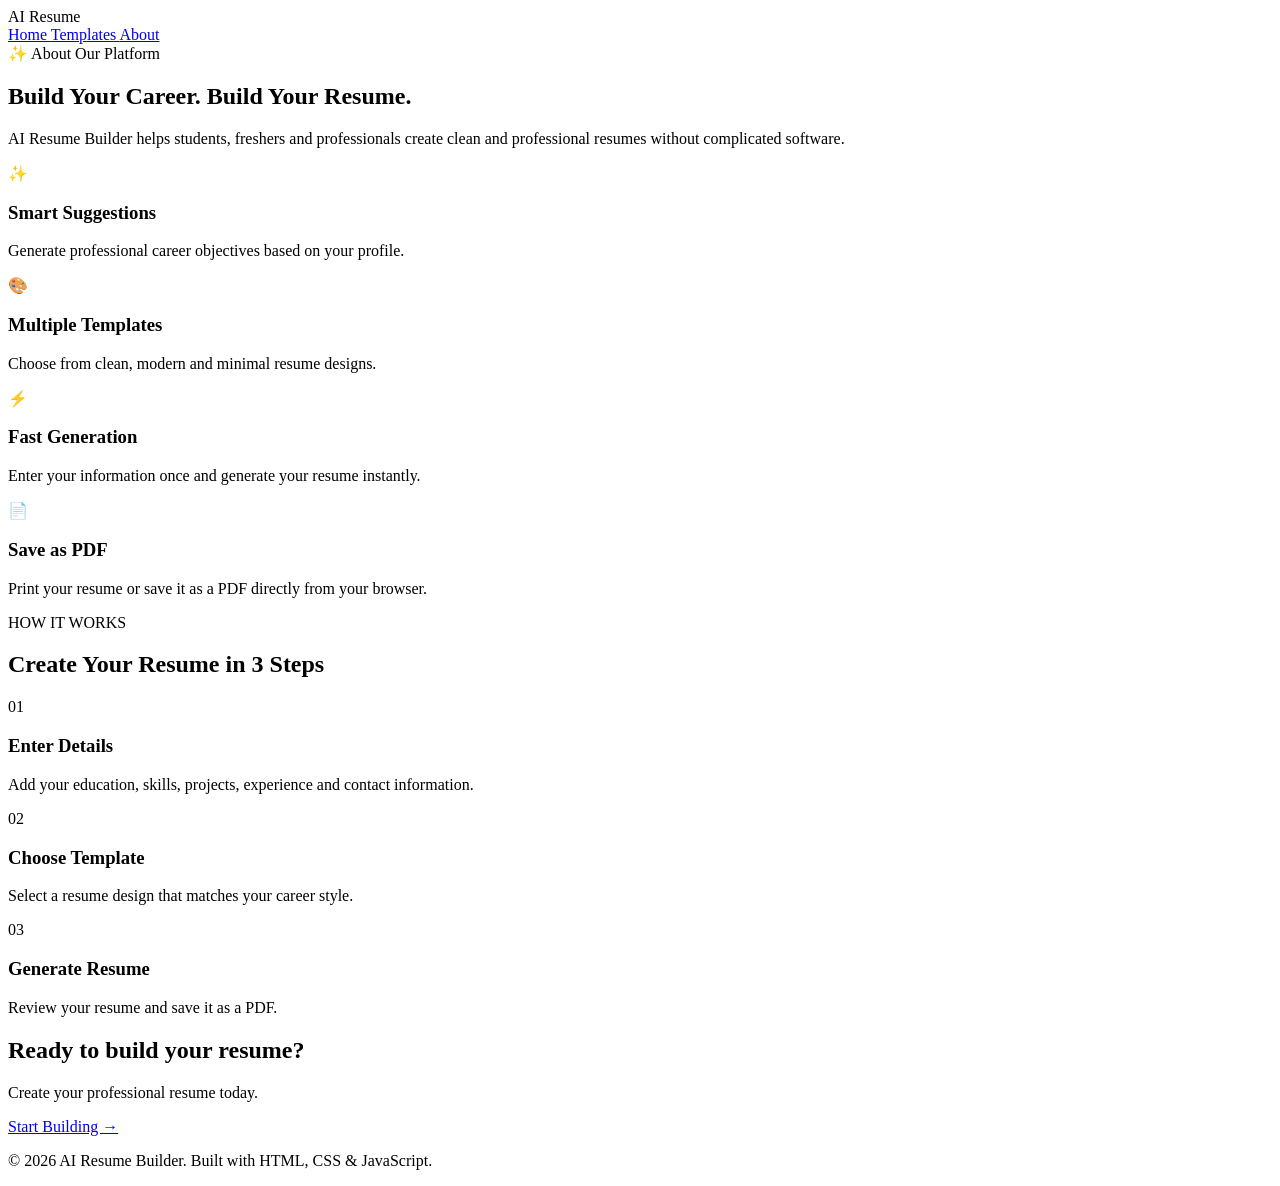
==== about.html @ 4ed000ac "Add files via upload" ====
<!DOCTYPE html>
<html lang="en">

<head>

    <meta charset="UTF-8">

    <meta
        name="viewport"
        content="width=device-width, initial-scale=1.0"
    >

    <title>About | AI Resume Builder</title>

    <link
        rel="stylesheet"
        href="css/style.css"
    >

</head>


<body>


<header class="navbar">

    <div class="logo">
        <span>AI</span> Resume
    </div>

    <nav>

        <a href="index.html">
            Home
        </a>

        <a href="templates.html">
            Templates
        </a>

        <a
            href="about.html"
            class="active"
        >
            About
        </a>

    </nav>

</header>


<main class="about-page">


    <section class="about-hero">

        <div class="badge">
            ✨ About Our Platform
        </div>

        <h1>
            Build Your Career.
            <span>Build Your Resume.</span>
        </h1>

        <p>
            AI Resume Builder helps students, freshers and
            professionals create clean and professional resumes
            without complicated software.
        </p>

    </section>


    <section class="features">

        <div class="feature-card">

            <div class="feature-icon">
                ✨
            </div>

            <h3>
                Smart Suggestions
            </h3>

            <p>
                Generate professional career objectives based
                on your profile.
            </p>

        </div>


        <div class="feature-card">

            <div class="feature-icon">
                🎨
            </div>

            <h3>
                Multiple Templates
            </h3>

            <p>
                Choose from clean, modern and minimal resume
                designs.
            </p>

        </div>


        <div class="feature-card">

            <div class="feature-icon">
                ⚡
            </div>

            <h3>
                Fast Generation
            </h3>

            <p>
                Enter your information once and generate your
                resume instantly.
            </p>

        </div>


        <div class="feature-card">

            <div class="feature-icon">
                📄
            </div>

            <h3>
                Save as PDF
            </h3>

            <p>
                Print your resume or save it as a PDF directly
                from your browser.
            </p>

        </div>

    </section>


    <section class="how-section">

        <div class="section-heading">

            <p class="section-label">
                HOW IT WORKS
            </p>

            <h2>
                Create Your Resume in 3 Steps
            </h2>

        </div>


        <div class="steps">

            <div class="step">

                <div class="step-number">
                    01
                </div>

                <h3>
                    Enter Details
                </h3>

                <p>
                    Add your education, skills, projects,
                    experience and contact information.
                </p>

            </div>


            <div class="step">

                <div class="step-number">
                    02
                </div>

                <h3>
                    Choose Template
                </h3>

                <p>
                    Select a resume design that matches
                    your career style.
                </p>

            </div>


            <div class="step">

                <div class="step-number">
                    03
                </div>

                <h3>
                    Generate Resume
                </h3>

                <p>
                    Review your resume and save it as a PDF.
                </p>

            </div>

        </div>

    </section>


    <section class="cta-section">

        <h2>
            Ready to build your resume?
        </h2>

        <p>
            Create your professional resume today.
        </p>

        <a
            href="index.html"
            class="primary-btn"
        >
            Start Building →
        </a>

    </section>


</main>


<footer>

    <p>
        © 2026 AI Resume Builder. Built with HTML, CSS & JavaScript.
    </p>

</footer>


<script src="js/script.js"></script>

</body>

</html>
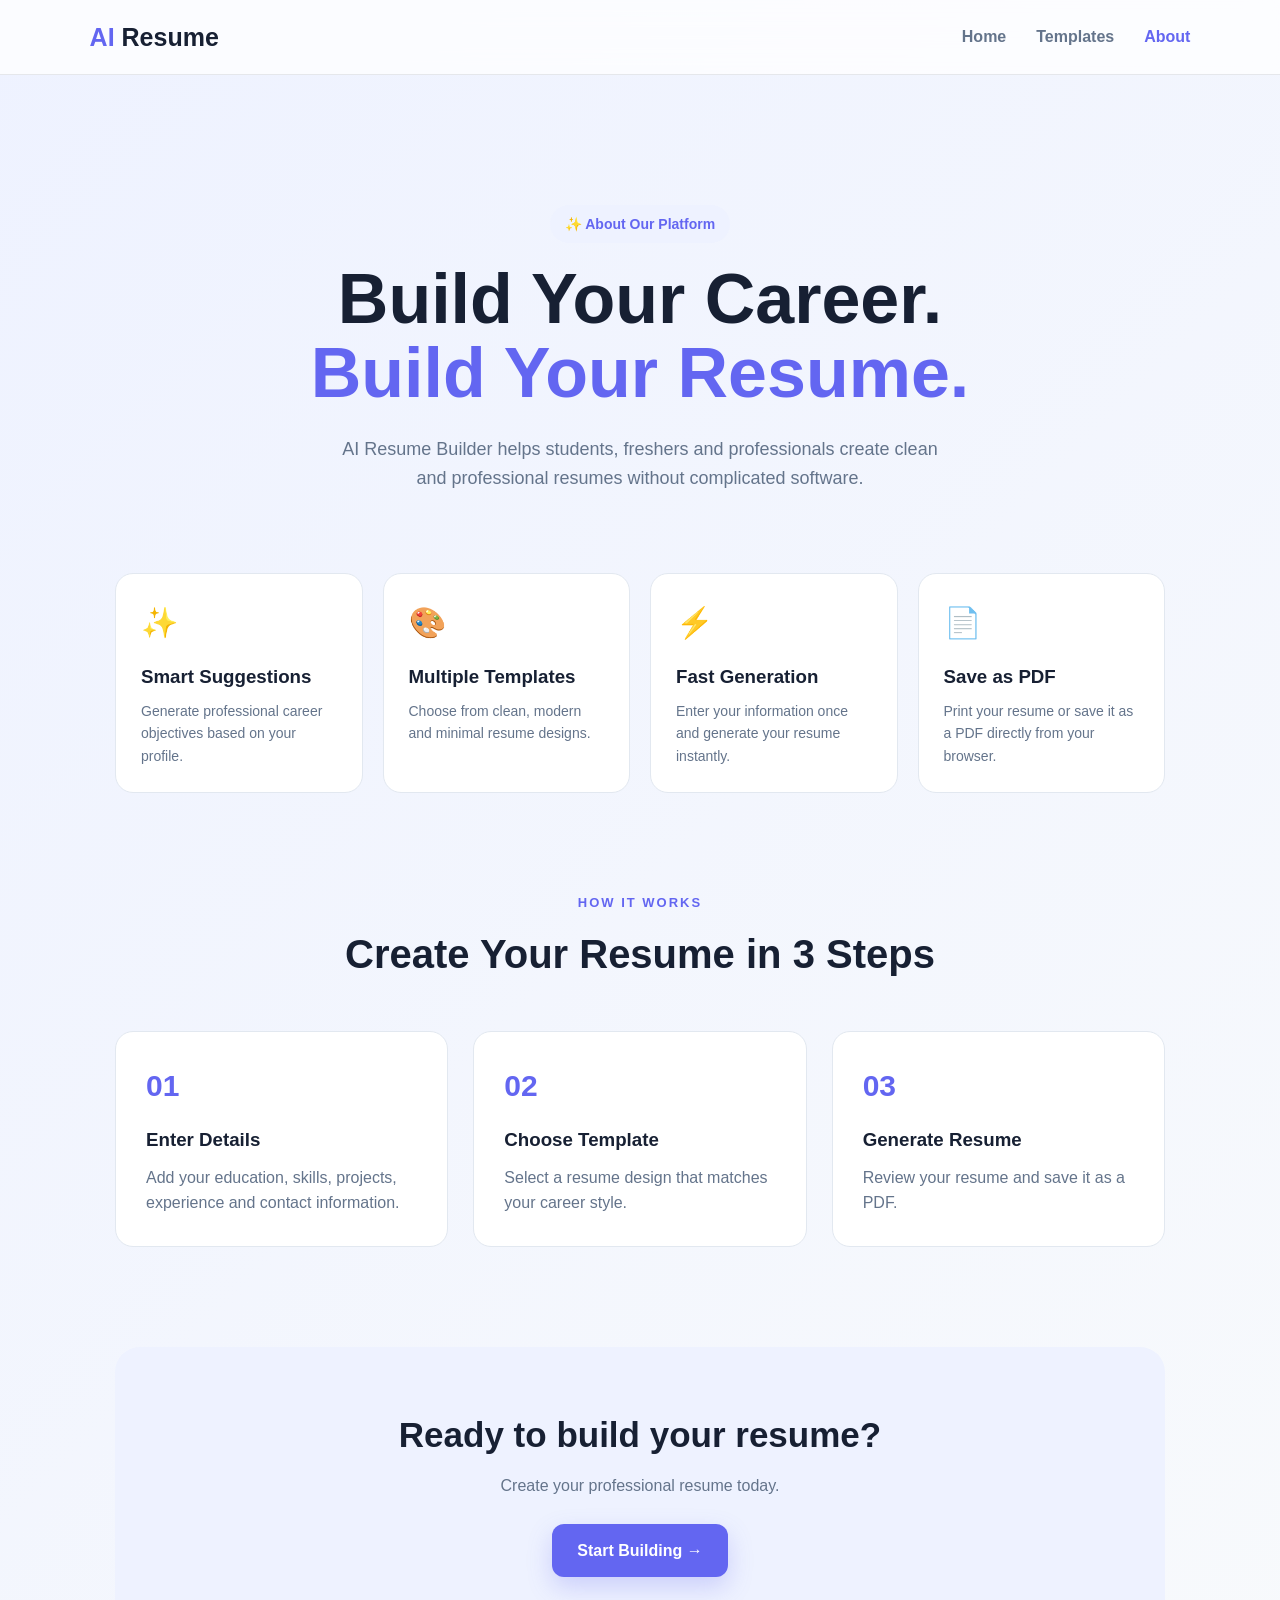
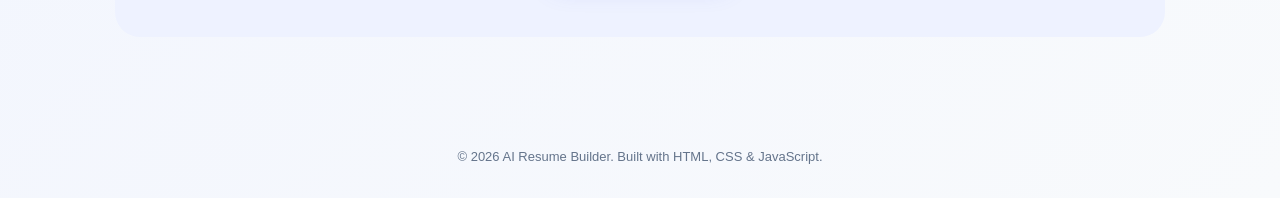
==== commit 22538cde: "Add files via upload" ====
--- a/about.html
+++ b/about.html
@@ -14,7 +14,7 @@
 
     <link
         rel="stylesheet"
-        href="css/style.css"
+        href="style.css"
     >
 
 </head>
--- a/style.css
+++ b/style.css
@@ -0,0 +1,1342 @@
+/* ================================
+   RESET
+================================ */
+
+* {
+    margin: 0;
+    padding: 0;
+    box-sizing: border-box;
+}
+
+
+html {
+    scroll-behavior: smooth;
+}
+
+
+body {
+    font-family: Arial, Helvetica, sans-serif;
+
+    background:
+        linear-gradient(
+            135deg,
+            #eef2ff,
+            #f8fafc
+        );
+
+    color: #172033;
+
+    line-height: 1.6;
+}
+
+
+a {
+    text-decoration: none;
+    color: inherit;
+}
+
+
+button,
+input,
+textarea,
+select {
+    font: inherit;
+}
+
+
+/* ================================
+   NAVBAR
+================================ */
+
+.navbar {
+    width: 100%;
+
+    min-height: 75px;
+
+    padding: 0 7%;
+
+    display: flex;
+
+    justify-content: space-between;
+
+    align-items: center;
+
+    background: rgba(255,255,255,0.75);
+
+    backdrop-filter: blur(15px);
+
+    border-bottom: 1px solid #e5e7eb;
+
+    position: sticky;
+
+    top: 0;
+
+    z-index: 100;
+}
+
+
+.logo {
+    font-size: 25px;
+
+    font-weight: 800;
+}
+
+
+.logo span {
+    color: #6366f1;
+}
+
+
+.navbar nav {
+    display: flex;
+
+    gap: 30px;
+}
+
+
+.navbar nav a {
+    color: #64748b;
+
+    font-weight: 600;
+
+    transition: 0.3s;
+}
+
+
+.navbar nav a:hover,
+.navbar nav a.active {
+    color: #6366f1;
+}
+
+
+/* ================================
+   HERO
+================================ */
+
+.hero {
+    max-width: 1200px;
+
+    margin: auto;
+
+    min-height: 600px;
+
+    padding: 80px 30px;
+
+    display: grid;
+
+    grid-template-columns: 1fr 1fr;
+
+    align-items: center;
+
+    gap: 60px;
+}
+
+
+.badge {
+    display: inline-block;
+
+    padding: 8px 15px;
+
+    border-radius: 30px;
+
+    background: #eef2ff;
+
+    color: #6366f1;
+
+    font-size: 14px;
+
+    font-weight: 700;
+
+    margin-bottom: 20px;
+}
+
+
+.hero h1,
+.about-hero h1 {
+    font-size: clamp(42px, 6vw, 70px);
+
+    line-height: 1.05;
+
+    margin-bottom: 25px;
+}
+
+
+.hero h1 span,
+.about-hero h1 span {
+    color: #6366f1;
+
+    display: block;
+}
+
+
+.hero p,
+.about-hero p {
+    max-width: 600px;
+
+    font-size: 18px;
+
+    color: #64748b;
+
+    margin-bottom: 35px;
+}
+
+
+/* ================================
+   BUTTONS
+================================ */
+
+.primary-btn,
+.secondary-btn,
+.ai-btn,
+.select-template {
+    border: none;
+
+    cursor: pointer;
+
+    display: inline-block;
+
+    transition: 0.3s;
+}
+
+
+.primary-btn {
+    background: #6366f1;
+
+    color: white;
+
+    padding: 14px 25px;
+
+    border-radius: 12px;
+
+    font-weight: 700;
+
+    box-shadow:
+        0 10px 25px rgba(99,102,241,0.25);
+}
+
+
+.primary-btn:hover {
+    transform: translateY(-2px);
+
+    background: #4f46e5;
+}
+
+
+.secondary-btn {
+    padding: 13px 20px;
+
+    border-radius: 12px;
+
+    background: white;
+
+    color: #475569;
+
+    border: 1px solid #e2e8f0;
+
+    font-weight: 600;
+}
+
+
+.large-btn {
+    padding: 17px 30px;
+
+    font-size: 16px;
+}
+
+
+.ai-btn {
+    margin-top: 10px;
+
+    padding: 9px 15px;
+
+    background: #eef2ff;
+
+    color: #6366f1;
+
+    border-radius: 9px;
+
+    font-size: 13px;
+
+    font-weight: 700;
+}
+
+
+/* ================================
+   HERO RESUME CARD
+================================ */
+
+.hero-card {
+    display: flex;
+
+    justify-content: center;
+}
+
+
+.mini-resume {
+    width: 330px;
+
+    height: 430px;
+
+    padding: 30px;
+
+    background: white;
+
+    border-radius: 20px;
+
+    box-shadow:
+        20px 20px 50px rgba(100,116,139,0.15),
+        -10px -10px 30px white;
+
+    transform: rotate(3deg);
+}
+
+
+.mini-header {
+    display: flex;
+
+    align-items: center;
+
+    gap: 15px;
+}
+
+
+.profile-circle {
+    width: 55px;
+
+    height: 55px;
+
+    border-radius: 50%;
+
+    display: flex;
+
+    align-items: center;
+
+    justify-content: center;
+
+    background: #6366f1;
+
+    color: white;
+
+    font-weight: bold;
+}
+
+
+.mini-header h3 {
+    font-size: 17px;
+}
+
+
+.mini-header p {
+    font-size: 12px;
+
+    color: #94a3b8;
+}
+
+
+.mini-line {
+    height: 2px;
+
+    background: #e2e8f0;
+
+    margin: 25px 0;
+}
+
+
+.mini-section {
+    height: 8px;
+
+    width: 35%;
+
+    background: #6366f1;
+
+    margin: 20px 0 12px;
+}
+
+
+.mini-small {
+    height: 6px;
+
+    background: #e2e8f0;
+
+    margin: 8px 0;
+
+    border-radius: 5px;
+}
+
+
+/* ================================
+   FORM
+================================ */
+
+.form-container {
+    max-width: 1000px;
+
+    margin: auto;
+
+    padding: 80px 25px;
+}
+
+
+.section-heading {
+    text-align: center;
+
+    margin-bottom: 45px;
+}
+
+
+.section-label {
+    color: #6366f1;
+
+    font-weight: 800;
+
+    font-size: 13px;
+
+    letter-spacing: 2px;
+
+    margin-bottom: 8px;
+}
+
+
+.section-heading h1,
+.section-heading h2 {
+    font-size: 40px;
+
+    margin-bottom: 10px;
+}
+
+
+.section-heading > p:last-child {
+    color: #64748b;
+}
+
+
+.form-card {
+    background: rgba(255,255,255,0.8);
+
+    padding: 30px;
+
+    border-radius: 20px;
+
+    margin-bottom: 25px;
+
+    border: 1px solid #e2e8f0;
+
+    box-shadow:
+        10px 10px 30px rgba(100,116,139,0.08);
+}
+
+
+.form-card h3 {
+    margin-bottom: 25px;
+
+    font-size: 20px;
+}
+
+
+.form-grid {
+    display: grid;
+
+    grid-template-columns: 1fr 1fr;
+
+    gap: 20px;
+}
+
+
+.input-group {
+    display: flex;
+
+    flex-direction: column;
+}
+
+
+.input-group.full-width {
+    grid-column: 1 / -1;
+}
+
+
+.input-group label {
+    font-size: 14px;
+
+    font-weight: 700;
+
+    margin-bottom: 8px;
+}
+
+
+.input-group small {
+    color: #94a3b8;
+
+    font-weight: normal;
+}
+
+
+.input-group input,
+.input-group textarea,
+.input-group select {
+    width: 100%;
+
+    padding: 14px;
+
+    border: 1px solid #e2e8f0;
+
+    border-radius: 10px;
+
+    outline: none;
+
+    background: white;
+
+    color: #172033;
+
+    transition: 0.3s;
+}
+
+
+.input-group textarea {
+    resize: vertical;
+}
+
+
+.input-group input:focus,
+.input-group textarea:focus,
+.input-group select:focus {
+    border-color: #6366f1;
+
+    box-shadow:
+        0 0 0 3px rgba(99,102,241,0.1);
+}
+
+
+.form-actions {
+    text-align: center;
+
+    margin-top: 35px;
+}
+
+
+/* ================================
+   TEMPLATES
+================================ */
+
+.templates-page {
+    max-width: 1200px;
+
+    margin: auto;
+
+    padding: 80px 25px;
+}
+
+
+.templates-grid {
+    display: grid;
+
+    grid-template-columns:
+        repeat(3, 1fr);
+
+    gap: 30px;
+}
+
+
+.template-card {
+    background: white;
+
+    padding: 20px;
+
+    border-radius: 20px;
+
+    border: 2px solid transparent;
+
+    transition: 0.3s;
+}
+
+
+.template-card:hover {
+    transform: translateY(-7px);
+
+    border-color: #6366f1;
+
+    box-shadow:
+        0 20px 40px rgba(15,23,42,0.1);
+}
+
+
+.template-card.selected {
+    border-color: #6366f1;
+}
+
+
+.template-card h3 {
+    margin-top: 20px;
+}
+
+
+.template-card > p {
+    color: #64748b;
+
+    margin: 5px 0 15px;
+}
+
+
+.template-preview {
+    height: 360px;
+
+    border-radius: 10px;
+
+    overflow: hidden;
+
+    border: 1px solid #e2e8f0;
+
+    background: white;
+}
+
+
+/* CLASSIC */
+
+.classic-preview {
+    padding: 25px;
+}
+
+
+.preview-top {
+    text-align: center;
+
+    padding-bottom: 15px;
+
+    border-bottom: 2px solid #334155;
+}
+
+
+.preview-name {
+    font-size: 20px;
+
+    font-weight: 800;
+}
+
+
+.preview-title {
+    font-size: 9px;
+
+    color: #64748b;
+
+    margin-top: 5px;
+}
+
+
+.preview-columns {
+    display: grid;
+
+    grid-template-columns: 0.8fr 1.2fr;
+
+    gap: 15px;
+
+    margin-top: 20px;
+}
+
+
+.preview-heading {
+    font-size: 8px;
+
+    font-weight: bold;
+
+    margin: 15px 0 8px;
+}
+
+
+.preview-text {
+    height: 5px;
+
+    background: #cbd5e1;
+
+    margin: 5px 0;
+
+    border-radius: 5px;
+}
+
+
+.preview-text.short {
+    width: 65%;
+}
+
+
+/* MODERN */
+
+.modern-preview {
+    display: grid;
+
+    grid-template-columns: 35% 65%;
+}
+
+
+.modern-sidebar {
+    background: #1e293b;
+
+    padding: 25px;
+
+    color: white;
+}
+
+
+.modern-avatar {
+    width: 60px;
+
+    height: 60px;
+
+    border-radius: 50%;
+
+    background: #6366f1;
+
+    display: flex;
+
+    align-items: center;
+
+    justify-content: center;
+
+    margin-bottom: 30px;
+
+    font-weight: bold;
+}
+
+
+.modern-lines {
+    height: 6px;
+
+    background: #475569;
+
+    margin: 15px 0;
+
+    border-radius: 5px;
+}
+
+
+.modern-content {
+    padding: 25px;
+}
+
+
+.modern-name {
+    font-size: 18px;
+
+    font-weight: 800;
+}
+
+
+.modern-role {
+    font-size: 8px;
+
+    color: #6366f1;
+
+    margin-top: 5px;
+}
+
+
+.modern-block {
+    height: 35px;
+
+    background: #e2e8f0;
+
+    margin-top: 25px;
+
+    border-radius: 5px;
+}
+
+
+/* MINIMAL */
+
+.minimal-preview {
+    padding: 35px;
+}
+
+
+.minimal-name {
+    font-size: 22px;
+
+    font-weight: 800;
+}
+
+
+.minimal-role {
+    color: #6366f1;
+
+    font-size: 9px;
+
+    margin-top: 5px;
+}
+
+
+.minimal-line {
+    height: 2px;
+
+    background: #172033;
+
+    margin: 20px 0;
+}
+
+
+.minimal-section {
+    width: 25%;
+
+    height: 7px;
+
+    background: #6366f1;
+
+    margin: 25px 0 12px;
+}
+
+
+.minimal-text {
+    height: 5px;
+
+    background: #cbd5e1;
+
+    margin: 7px 0;
+
+    border-radius: 5px;
+}
+
+
+.select-template {
+    width: 100%;
+
+    padding: 12px;
+
+    background: #6366f1;
+
+    color: white;
+
+    border-radius: 10px;
+
+    font-weight: 700;
+}
+
+
+/* ================================
+   ABOUT
+================================ */
+
+.about-page {
+    max-width: 1100px;
+
+    margin: auto;
+
+    padding: 80px 25px;
+}
+
+
+.about-hero {
+    text-align: center;
+
+    padding: 50px 0 80px;
+}
+
+
+.about-hero p {
+    margin: auto;
+}
+
+
+.features {
+    display: grid;
+
+    grid-template-columns:
+        repeat(4, 1fr);
+
+    gap: 20px;
+}
+
+
+.feature-card {
+    background: white;
+
+    padding: 25px;
+
+    border-radius: 18px;
+
+    border: 1px solid #e2e8f0;
+}
+
+
+.feature-icon {
+    font-size: 30px;
+
+    margin-bottom: 15px;
+}
+
+
+.feature-card h3 {
+    margin-bottom: 8px;
+}
+
+
+.feature-card p {
+    color: #64748b;
+
+    font-size: 14px;
+}
+
+
+.how-section {
+    padding: 100px 0;
+}
+
+
+.steps {
+    display: grid;
+
+    grid-template-columns:
+        repeat(3, 1fr);
+
+    gap: 25px;
+}
+
+
+.step {
+    background: white;
+
+    padding: 30px;
+
+    border-radius: 18px;
+
+    border: 1px solid #e2e8f0;
+}
+
+
+.step-number {
+    font-size: 30px;
+
+    font-weight: 800;
+
+    color: #6366f1;
+
+    margin-bottom: 15px;
+}
+
+
+.step p {
+    color: #64748b;
+
+    margin-top: 10px;
+}
+
+
+.cta-section {
+    text-align: center;
+
+    padding: 60px;
+
+    background: #eef2ff;
+
+    border-radius: 25px;
+}
+
+
+.cta-section h2 {
+    font-size: 35px;
+
+    margin-bottom: 10px;
+}
+
+
+.cta-section p {
+    color: #64748b;
+
+    margin-bottom: 25px;
+}
+
+
+/* ================================
+   RESUME PAGE
+================================ */
+
+.resume-page {
+    max-width: 1100px;
+
+    margin: auto;
+
+    padding: 50px 20px;
+}
+
+
+.resume-toolbar {
+    display: flex;
+
+    justify-content: space-between;
+
+    align-items: center;
+
+    margin-bottom: 30px;
+}
+
+
+.resume-toolbar p {
+    color: #64748b;
+}
+
+
+.toolbar-buttons {
+    display: flex;
+
+    gap: 10px;
+}
+
+
+/* RESUME PAPER */
+
+.resume-paper {
+    width: 210mm;
+
+    min-height: 297mm;
+
+    margin: auto;
+
+    background: white;
+
+    box-shadow:
+        0 15px 50px rgba(15,23,42,0.15);
+
+    padding: 20mm;
+
+    color: #1e293b;
+}
+
+
+/* CLASSIC RESUME */
+
+.resume-classic .resume-header {
+    text-align: center;
+
+    border-bottom: 2px solid #1e293b;
+
+    padding-bottom: 20px;
+}
+
+
+.resume-classic .resume-name {
+    font-size: 32px;
+
+    font-weight: 800;
+}
+
+
+.resume-classic .resume-title {
+    color: #6366f1;
+
+    font-weight: 700;
+
+    margin: 5px 0;
+}
+
+
+.contact-info {
+    color: #64748b;
+
+    font-size: 12px;
+}
+
+
+.resume-section {
+    margin-top: 25px;
+}
+
+
+.resume-section h3 {
+    font-size: 14px;
+
+    color: #6366f1;
+
+    border-bottom: 1px solid #e2e8f0;
+
+    padding-bottom: 5px;
+
+    margin-bottom: 10px;
+
+    text-transform: uppercase;
+
+    letter-spacing: 1px;
+}
+
+
+.resume-section p {
+    font-size: 13px;
+
+    color: #475569;
+}
+
+
+.skills-list {
+    display: flex;
+
+    flex-wrap: wrap;
+
+    gap: 7px;
+}
+
+
+.skill-tag {
+    padding: 5px 9px;
+
+    background: #eef2ff;
+
+    color: #4f46e5;
+
+    border-radius: 5px;
+
+    font-size: 11px;
+
+    font-weight: 600;
+}
+
+
+.project-title {
+    font-weight: 800;
+
+    font-size: 14px;
+}
+
+
+.project-tech {
+    color: #6366f1;
+
+    font-size: 11px;
+
+    margin: 3px 0;
+}
+
+
+/* MODERN RESUME */
+
+.resume-modern {
+    display: grid;
+
+    grid-template-columns: 32% 68%;
+
+    padding: 0;
+
+}
+
+
+.resume-modern .resume-side {
+    background: #1e293b;
+
+    color: white;
+
+    padding: 25px;
+}
+
+
+.resume-modern .resume-main {
+    padding: 25px;
+}
+
+
+.resume-modern .resume-name {
+    font-size: 27px;
+
+    font-weight: 800;
+}
+
+
+.resume-modern .resume-title {
+    color: #a5b4fc;
+
+    font-size: 13px;
+}
+
+
+.resume-modern .contact-info {
+    color: #cbd5e1;
+
+    margin-top: 20px;
+}
+
+
+.resume-modern .resume-section h3 {
+    color: #6366f1;
+}
+
+
+.resume-modern .resume-side .resume-section h3 {
+    color: #a5b4fc;
+}
+
+
+.resume-modern .resume-side .skill-tag {
+    background: #334155;
+
+    color: #e0e7ff;
+}
+
+
+.resume-modern .resume-side .resume-section p {
+    color: #cbd5e1;
+}
+
+
+/* MINIMAL RESUME */
+
+.resume-minimal .resume-header {
+    border-bottom: 1px solid #1e293b;
+
+    padding-bottom: 15px;
+}
+
+
+.resume-minimal .resume-name {
+    font-size: 35px;
+
+    font-weight: 800;
+}
+
+
+.resume-minimal .resume-title {
+    color: #6366f1;
+
+    font-weight: 700;
+}
+
+
+/* ================================
+   FOOTER
+================================ */
+
+footer {
+    text-align: center;
+
+    padding: 30px;
+
+    color: #64748b;
+
+    font-size: 13px;
+}
+
+
+/* ================================
+   RESPONSIVE
+================================ */
+
+@media (max-width: 900px) {
+
+    .hero {
+        grid-template-columns: 1fr;
+
+        text-align: center;
+    }
+
+    .hero p {
+        margin-left: auto;
+        margin-right: auto;
+    }
+
+    .hero-card {
+        margin-top: 30px;
+    }
+
+    .templates-grid {
+        grid-template-columns: 1fr 1fr;
+    }
+
+    .features {
+        grid-template-columns: 1fr 1fr;
+    }
+
+}
+
+
+@media (max-width: 650px) {
+
+    .navbar {
+        padding: 15px 5%;
+
+        flex-direction: column;
+
+        gap: 12px;
+    }
+
+    .navbar nav {
+        gap: 15px;
+
+        font-size: 13px;
+    }
+
+    .hero {
+        padding: 50px 20px;
+    }
+
+    .hero h1 {
+        font-size: 42px;
+    }
+
+    .form-grid {
+        grid-template-columns: 1fr;
+    }
+
+    .input-group.full-width {
+        grid-column: auto;
+    }
+
+    .templates-grid {
+        grid-template-columns: 1fr;
+    }
+
+    .features {
+        grid-template-columns: 1fr;
+    }
+
+    .steps {
+        grid-template-columns: 1fr;
+    }
+
+    .resume-toolbar {
+        flex-direction: column;
+
+        align-items: flex-start;
+
+        gap: 20px;
+    }
+
+    .resume-paper {
+        width: 100%;
+
+        padding: 25px;
+    }
+
+    .resume-modern {
+        grid-template-columns: 1fr;
+    }
+
+}
+
+
+/* ================================
+   PRINT
+================================ */
+
+@media print {
+
+    body {
+        background: white;
+    }
+
+    .no-print,
+    .navbar,
+    footer {
+        display: none !important;
+    }
+
+    .resume-page {
+        padding: 0;
+
+        margin: 0;
+    }
+
+    .resume-paper {
+        width: 210mm;
+
+        min-height: 297mm;
+
+        box-shadow: none;
+
+        margin: 0;
+
+        padding: 15mm;
+    }
+
+}
